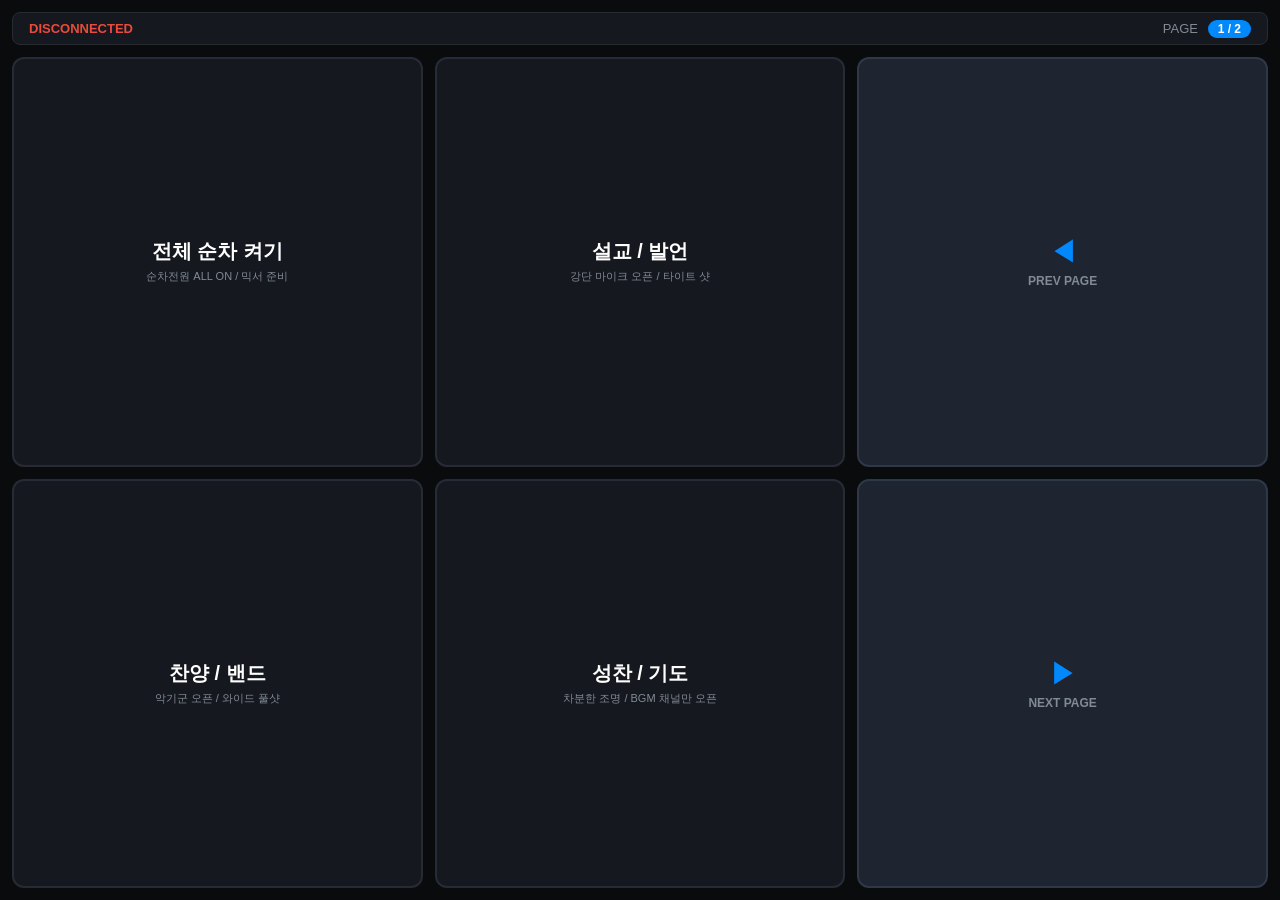
==== panel.html @ fa3ac2b3 "AVL Master Hub" ====
<!DOCTYPE html>
<html lang="ko">
<head>
    <meta charset="UTF-8">
    <meta name="viewport" content="width=device-width, initial-scale=1.0, maximum-scale=1.0, user-scalable=no">
    <title>Touch Panel Hub</title>
    <style>
        :root {
            --bg-base: #0a0b0d;
            --bg-card: #15181e;
            --border: #262b35;
            --accent-orange: #ff7700;
            --accent-blue: #0088ff;
            --accent-green: #2ecc71;
            --accent-red: #e74c3c;
            --text-main: #ffffff;
            --text-muted: #808b96;
        }

        * {
            box-sizing: border-box;
            user-select: none;
            -webkit-user-select: none;
            touch-action: manipulation;
        }

        body {
            margin: 0;
            padding: 12px;
            background-color: var(--bg-base);
            color: var(--text-main);
            font-family: -apple-system, BlinkMacSystemFont, "Segoe UI", Roboto, sans-serif;
            height: 100vh;
            display: flex;
            flex-direction: column;
            overflow: hidden;
        }

        /* 상단 미니멀 상태바 */
        .status-strip {
            display: flex;
            justify-content: space-between;
            align-items: center;
            background: var(--bg-card);
            padding: 8px 16px;
            border-radius: 8px;
            border: 1px solid var(--border);
            margin-bottom: 12px;
            font-size: 13px;
        }
        .page-badge {
            background: var(--accent-blue);
            color: #fff;
            padding: 2px 10px;
            border-radius: 12px;
            font-weight: bold;
            font-size: 12px;
        }

        /* 6버튼 고정 그리드 (2행 3열 or 2행 4열) */
        .grid-container {
            flex: 1;
            display: grid;
            grid-template-columns: repeat(3, 1fr);
            grid-template-rows: 1fr 1fr;
            gap: 12px;
        }

        /* 공통 터치 버튼 스타일 */
        .touch-btn {
            background: var(--bg-card);
            border: 2px solid var(--border);
            border-radius: 12px;
            color: var(--text-main);
            display: flex;
            flex-direction: column;
            justify-content: center;
            align-items: center;
            cursor: pointer;
            transition: all 0.08s ease;
            text-align: center;
            padding: 10px;
        }
        .touch-btn:active {
            transform: scale(0.96);
            border-color: var(--accent-orange);
            background: #1f242d;
        }

        /* 매크로 실행 버튼 */
        .macro-btn .title {
            font-size: 20px;
            font-weight: bold;
            line-height: 1.2;
            word-break: keep-all;
        }
        .macro-btn .desc {
            font-size: 11px;
            color: var(--text-muted);
            margin-top: 6px;
        }
        .macro-btn.active {
            border-color: var(--accent-green);
            background: rgba(46, 204, 113, 0.12);
        }

        /* 페이지 넘김 내비게이션 버튼 */
        .nav-btn {
            background: #1e2430;
            border-color: #2e3846;
        }
        .nav-btn:active {
            border-color: var(--accent-blue);
            background: #283344;
        }
        .nav-btn .arrow {
            font-size: 26px;
            font-weight: bold;
            color: var(--accent-blue);
        }
        .nav-btn .label {
            font-size: 12px;
            font-weight: bold;
            color: var(--text-muted);
            margin-top: 4px;
        }
    </style>
</head>
<body>

    <!-- 미니멀 상태바 -->
    <div class="status-strip">
        <span id="conn-status" style="color: var(--accent-orange); font-weight: bold;">CONNECTING...</span>
        <div>
            <span style="color: var(--text-muted); margin-right: 6px;">PAGE</span>
            <span id="page-display" class="page-badge">1 / 1</span>
        </div>
    </div>

    <!-- 고정 6버튼 레이아웃 (매크로 4개 + 이전/다음 2개) -->
    <div class="grid-container">
        <!-- 1행 (매크로 슬롯 1, 2 + 이전 페이지) -->
        <div id="slot-0" class="touch-btn macro-btn" onclick="triggerSlot(0)"></div>
        <div id="slot-1" class="touch-btn macro-btn" onclick="triggerSlot(1)"></div>
        <div class="touch-btn nav-btn" onclick="prevPage()">
            <span class="arrow">◀</span>
            <span class="label">PREV PAGE</span>
        </div>

        <!-- 2행 (매크로 슬롯 3, 4 + 다음 페이지) -->
        <div id="slot-2" class="touch-btn macro-btn" onclick="triggerSlot(2)"></div>
        <div id="slot-3" class="touch-btn macro-btn" onclick="triggerSlot(3)"></div>
        <div class="touch-btn nav-btn" onclick="nextPage()">
            <span class="arrow">▶</span>
            <span class="label">NEXT PAGE</span>
        </div>
    </div>

    <script>
        let ws;
        let currentPage = 0;
        const SLOTS_PER_PAGE = 4;

        // PC(index.html)에서 수정한 매크로 데이터와 동일한 LocalStorage 키 동기화
        const defaultMacros = [
            { name: "전체 순차 켜기", desc: "순차전원 ALL ON / 믹서 준비", power: 1, snap: 1, unmutes: ["ch/1"], ptz_cam: 1, ptz: 1 },
            { name: "설교 / 발언", desc: "강단 마이크 오픈 / 타이트 샷", snap: 2, unmutes: ["ch/1"], mutes: ["ch/2","ch/3"], ptz_cam: 1, ptz: 2, switcher: 2 },
            { name: "찬양 / 밴드", desc: "악기군 오픈 / 와이드 풀샷", snap: 3, unmutes: ["ch/1","ch/2","ch/3","ch/4","ch/5","ch/6","ch/7","ch/8"], ptz_cam: 2, ptz: 3, switcher: 1 },
            { name: "성찬 / 기도", desc: "차분한 조명 / BGM 채널만 오픈", snap: 1, unmutes: ["ch/5"], mutes: ["ch/1","ch/2","ch/3"], ptz_cam: 1, ptz: 4 },
            { name: "영상 상영", desc: "PC 오디오 오픈 / 스위처 PPT", snap: 1, unmutes: ["aux/1","aux/2"], switcher: 4 },
            { name: "전체 순차 끄기", desc: "All Mute / 순차전원 OFF", snap: 1, unmutes: [], mutes: ["ch/1","ch/2","ch/3"], ptz_cam: 1, ptz: 8, power: 0 }
        ];

        let macros = JSON.parse(localStorage.getItem("master_macros_v2")) || defaultMacros;

        function connectWS() {
            ws = new WebSocket(`ws://${location.hostname}:8765`);

            ws.onopen = () => {
                document.getElementById("conn-status").textContent = "CONNECTED (ONLINE)";
                document.getElementById("conn-status").style.color = "var(--accent-green)";
            };

            ws.onmessage = (e) => {
                const data = JSON.parse(e.data);
                if (data.type === "system" && data.log) {
                    document.getElementById("conn-status").textContent = data.log;
                }
            };

            ws.onclose = () => {
                document.getElementById("conn-status").textContent = "DISCONNECTED";
                document.getElementById("conn-status").style.color = "var(--accent-red)";
                setTimeout(connectWS, 2000);
            };
        }

        function renderPage() {
            const totalPages = Math.max(1, Math.ceil(macros.length / SLOTS_PER_PAGE));
            if (currentPage >= totalPages) currentPage = totalPages - 1;

            document.getElementById("page-display").textContent = `${currentPage + 1} / ${totalPages}`;

            for (let i = 0; i < SLOTS_PER_PAGE; i++) {
                const globalIdx = currentPage * SLOTS_PER_PAGE + i;
                const slotEl = document.getElementById(`slot-${i}`);
                const item = macros[globalIdx];

                if (item) {
                    slotEl.style.visibility = "visible";
                    slotEl.innerHTML = `
                        <div class="title">${item.name}</div>
                        <div class="desc">${item.desc || ""}</div>
                    `;
                } else {
                    slotEl.style.visibility = "hidden";
                    slotEl.innerHTML = "";
                }
            }
        }

        function prevPage() {
            const totalPages = Math.max(1, Math.ceil(macros.length / SLOTS_PER_PAGE));
            currentPage = (currentPage - 1 + totalPages) % totalPages;
            renderPage();
        }

        function nextPage() {
            const totalPages = Math.max(1, Math.ceil(macros.length / SLOTS_PER_PAGE));
            currentPage = (currentPage + 1) % totalPages;
            renderPage();
        }

        function triggerSlot(slotIdx) {
            const globalIdx = currentPage * SLOTS_PER_PAGE + slotIdx;
            const targetMacro = macros[globalIdx];
            if (!targetMacro || !ws || ws.readyState !== WebSocket.OPEN) return;

            // 시각적 터치 피드백
            const slotEl = document.getElementById(`slot-${slotIdx}`);
            slotEl.classList.add("active");
            setTimeout(() => slotEl.classList.remove("active"), 350);

            ws.send(JSON.stringify({
                type: "master_macro",
                macro: targetMacro
            }));
        }

        renderPage();
        connectWS();
    </script>
</body>
</html>
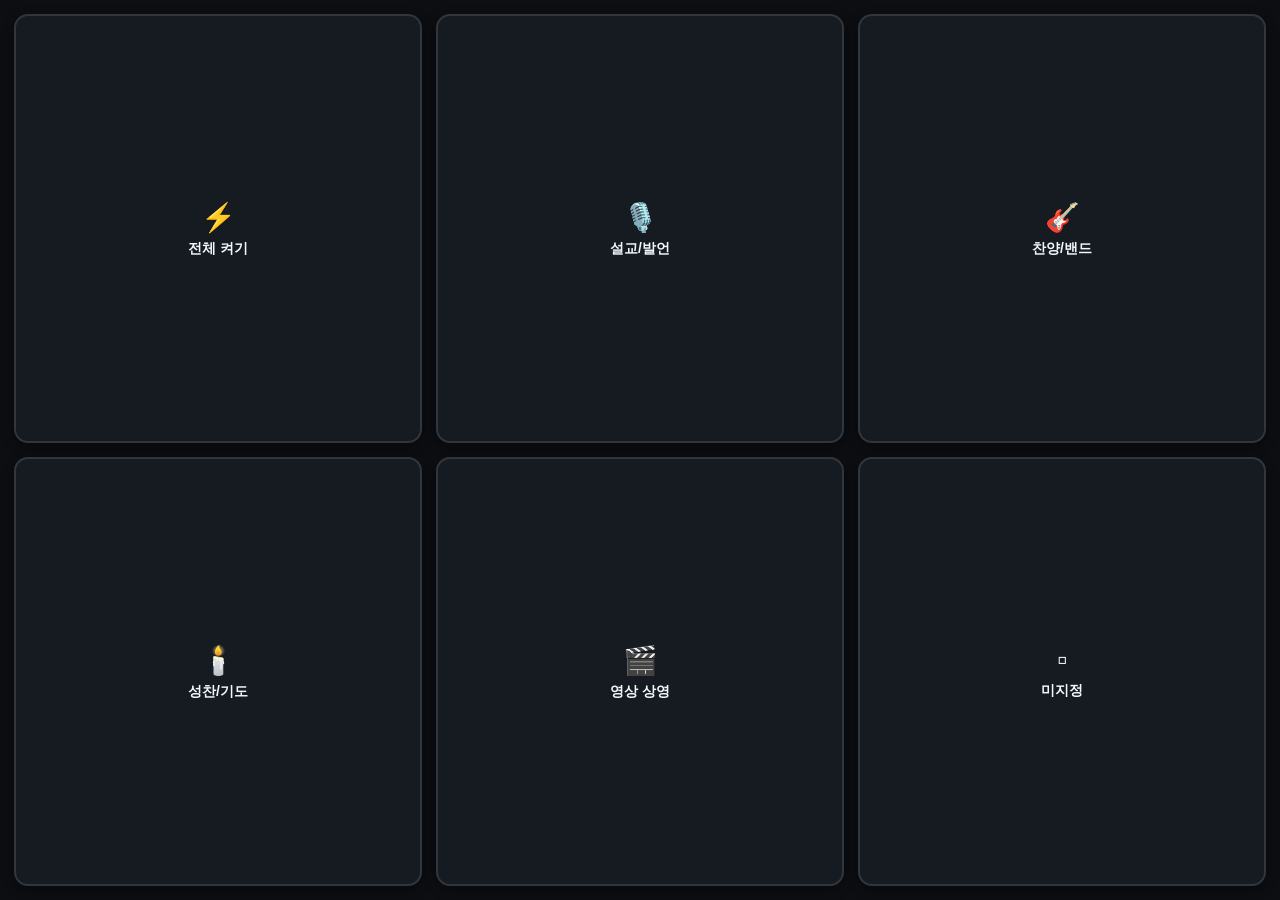
==== commit 000d214d: "Fix touch panel multi-page sync, address conflict, and add audio snapshot fallback rendering" ====
--- a/panel.html
+++ b/panel.html
@@ -1,254 +1,85 @@
 <!DOCTYPE html>
-<html lang="ko">
+<html lang="ko" class="notranslate" translate="no">
 <head>
     <meta charset="UTF-8">
+    <meta name="google" content="notranslate">
     <meta name="viewport" content="width=device-width, initial-scale=1.0, maximum-scale=1.0, user-scalable=no">
-    <title>Touch Panel Hub</title>
+    <title>StreamDeck Touch Panel</title>
     <style>
-        :root {
-            --bg-base: #0a0b0d;
-            --bg-card: #15181e;
-            --border: #262b35;
-            --accent-orange: #ff7700;
-            --accent-blue: #0088ff;
-            --accent-green: #2ecc71;
-            --accent-red: #e74c3c;
-            --text-main: #ffffff;
-            --text-muted: #808b96;
+        * {
+            box-sizing: border-box !important;
+            user-select: none !important;
+            -webkit-user-select: none !important;
+            -webkit-touch-callout: none !important;
         }
 
-        * {
-            box-sizing: border-box;
-            user-select: none;
-            -webkit-user-select: none;
-            touch-action: manipulation;
+        html, body {
+            width: 100vw !important;
+            height: 100vh !important;
+            margin: 0 !important;
+            padding: 0 !important;
+            background: #0d0e12 !important;
+            overflow: hidden !important;
+            cursor: none !important;
+            font-family: -apple-system, BlinkMacSystemFont, "Segoe UI", Roboto, sans-serif !important;
         }
 
-        body {
-            margin: 0;
-            padding: 12px;
-            background-color: var(--bg-base);
-            color: var(--text-main);
-            font-family: -apple-system, BlinkMacSystemFont, "Segoe UI", Roboto, sans-serif;
-            height: 100vh;
-            display: flex;
-            flex-direction: column;
-            overflow: hidden;
+        /* 3열 2행 (2x3 = 6개) 꽉 채움 그리드 */
+        #deck-grid {
+            display: grid !important;
+            grid-template-columns: repeat(3, 1fr) !important;
+            grid-template-rows: repeat(2, 1fr) !important;
+            gap: 14px !important;
+            width: 100vw !important;
+            height: 100vh !important;
+            padding: 14px !important;
         }
 
-        /* 상단 미니멀 상태바 */
-        .status-strip {
-            display: flex;
-            justify-content: space-between;
-            align-items: center;
-            background: var(--bg-card);
-            padding: 8px 16px;
-            border-radius: 8px;
-            border: 1px solid var(--border);
-            margin-bottom: 12px;
-            font-size: 13px;
-        }
-        .page-badge {
-            background: var(--accent-blue);
-            color: #fff;
-            padding: 2px 10px;
-            border-radius: 12px;
-            font-weight: bold;
-            font-size: 12px;
+        /* 스트림덱 기본 버튼 스타일 (누락되었던 핵심) */
+        .deck-key {
+            width: 100% !important;
+            height: 100% !important;
+            margin: 0 !important;
+            background: #161b22 !important;
+            border: 2px solid #30363d !important;
+            border-radius: 14px !important;
+            color: #f0f6fc !important;
+            display: flex !important;
+            flex-direction: column !important;
+            justify-content: center !important;
+            align-items: center !important;
+            text-align: center !important;
+            padding: 8px !important;
+            font-size: 14px !important;
+            font-weight: 600 !important;
+            transition: transform 0.08s ease, background 0.08s ease, border-color 0.08s ease !important;
+            box-shadow: 0 4px 12px rgba(0, 0, 0, 0.4) !important;
         }
 
-        /* 6버튼 고정 그리드 (2행 3열 or 2행 4열) */
-        .grid-container {
-            flex: 1;
-            display: grid;
-            grid-template-columns: repeat(3, 1fr);
-            grid-template-rows: 1fr 1fr;
-            gap: 12px;
+        /* 터치/클릭 활성화 피드백 */
+        .deck-key:active, .deck-key.active {
+            background: #1f6feb !important;
+            border-color: #58a6ff !important;
+            transform: scale(0.96) !important;
+            box-shadow: 0 0 16px rgba(31, 111, 235, 0.6) !important;
         }
 
-        /* 공통 터치 버튼 스타일 */
-        .touch-btn {
-            background: var(--bg-card);
-            border: 2px solid var(--border);
-            border-radius: 12px;
-            color: var(--text-main);
-            display: flex;
-            flex-direction: column;
-            justify-content: center;
-            align-items: center;
-            cursor: pointer;
-            transition: all 0.08s ease;
-            text-align: center;
-            padding: 10px;
-        }
-        .touch-btn:active {
-            transform: scale(0.96);
-            border-color: var(--accent-orange);
-            background: #1f242d;
+        .key-icon { 
+            font-size: 28px !important; 
+            margin-bottom: 6px !important; 
+            pointer-events: none !important; 
         }
 
-        /* 매크로 실행 버튼 */
-        .macro-btn .title {
-            font-size: 20px;
-            font-weight: bold;
-            line-height: 1.2;
-            word-break: keep-all;
-        }
-        .macro-btn .desc {
-            font-size: 11px;
-            color: var(--text-muted);
-            margin-top: 6px;
-        }
-        .macro-btn.active {
-            border-color: var(--accent-green);
-            background: rgba(46, 204, 113, 0.12);
-        }
-
-        /* 페이지 넘김 내비게이션 버튼 */
-        .nav-btn {
-            background: #1e2430;
-            border-color: #2e3846;
-        }
-        .nav-btn:active {
-            border-color: var(--accent-blue);
-            background: #283344;
-        }
-        .nav-btn .arrow {
-            font-size: 26px;
-            font-weight: bold;
-            color: var(--accent-blue);
-        }
-        .nav-btn .label {
-            font-size: 12px;
-            font-weight: bold;
-            color: var(--text-muted);
-            margin-top: 4px;
+        .key-title { 
+            pointer-events: none !important; 
+            word-break: keep-all !important; 
+            line-height: 1.2 !important;
         }
     </style>
 </head>
 <body>
+    <div id="deck-grid"></div>
 
-    <!-- 미니멀 상태바 -->
-    <div class="status-strip">
-        <span id="conn-status" style="color: var(--accent-orange); font-weight: bold;">CONNECTING...</span>
-        <div>
-            <span style="color: var(--text-muted); margin-right: 6px;">PAGE</span>
-            <span id="page-display" class="page-badge">1 / 1</span>
-        </div>
-    </div>
-
-    <!-- 고정 6버튼 레이아웃 (매크로 4개 + 이전/다음 2개) -->
-    <div class="grid-container">
-        <!-- 1행 (매크로 슬롯 1, 2 + 이전 페이지) -->
-        <div id="slot-0" class="touch-btn macro-btn" onclick="triggerSlot(0)"></div>
-        <div id="slot-1" class="touch-btn macro-btn" onclick="triggerSlot(1)"></div>
-        <div class="touch-btn nav-btn" onclick="prevPage()">
-            <span class="arrow">◀</span>
-            <span class="label">PREV PAGE</span>
-        </div>
-
-        <!-- 2행 (매크로 슬롯 3, 4 + 다음 페이지) -->
-        <div id="slot-2" class="touch-btn macro-btn" onclick="triggerSlot(2)"></div>
-        <div id="slot-3" class="touch-btn macro-btn" onclick="triggerSlot(3)"></div>
-        <div class="touch-btn nav-btn" onclick="nextPage()">
-            <span class="arrow">▶</span>
-            <span class="label">NEXT PAGE</span>
-        </div>
-    </div>
-
-    <script>
-        let ws;
-        let currentPage = 0;
-        const SLOTS_PER_PAGE = 4;
-
-        // PC(index.html)에서 수정한 매크로 데이터와 동일한 LocalStorage 키 동기화
-        const defaultMacros = [
-            { name: "전체 순차 켜기", desc: "순차전원 ALL ON / 믹서 준비", power: 1, snap: 1, unmutes: ["ch/1"], ptz_cam: 1, ptz: 1 },
-            { name: "설교 / 발언", desc: "강단 마이크 오픈 / 타이트 샷", snap: 2, unmutes: ["ch/1"], mutes: ["ch/2","ch/3"], ptz_cam: 1, ptz: 2, switcher: 2 },
-            { name: "찬양 / 밴드", desc: "악기군 오픈 / 와이드 풀샷", snap: 3, unmutes: ["ch/1","ch/2","ch/3","ch/4","ch/5","ch/6","ch/7","ch/8"], ptz_cam: 2, ptz: 3, switcher: 1 },
-            { name: "성찬 / 기도", desc: "차분한 조명 / BGM 채널만 오픈", snap: 1, unmutes: ["ch/5"], mutes: ["ch/1","ch/2","ch/3"], ptz_cam: 1, ptz: 4 },
-            { name: "영상 상영", desc: "PC 오디오 오픈 / 스위처 PPT", snap: 1, unmutes: ["aux/1","aux/2"], switcher: 4 },
-            { name: "전체 순차 끄기", desc: "All Mute / 순차전원 OFF", snap: 1, unmutes: [], mutes: ["ch/1","ch/2","ch/3"], ptz_cam: 1, ptz: 8, power: 0 }
-        ];
-
-        let macros = JSON.parse(localStorage.getItem("master_macros_v2")) || defaultMacros;
-
-        function connectWS() {
-            ws = new WebSocket(`ws://${location.hostname}:8765`);
-
-            ws.onopen = () => {
-                document.getElementById("conn-status").textContent = "CONNECTED (ONLINE)";
-                document.getElementById("conn-status").style.color = "var(--accent-green)";
-            };
-
-            ws.onmessage = (e) => {
-                const data = JSON.parse(e.data);
-                if (data.type === "system" && data.log) {
-                    document.getElementById("conn-status").textContent = data.log;
-                }
-            };
-
-            ws.onclose = () => {
-                document.getElementById("conn-status").textContent = "DISCONNECTED";
-                document.getElementById("conn-status").style.color = "var(--accent-red)";
-                setTimeout(connectWS, 2000);
-            };
-        }
-
-        function renderPage() {
-            const totalPages = Math.max(1, Math.ceil(macros.length / SLOTS_PER_PAGE));
-            if (currentPage >= totalPages) currentPage = totalPages - 1;
-
-            document.getElementById("page-display").textContent = `${currentPage + 1} / ${totalPages}`;
-
-            for (let i = 0; i < SLOTS_PER_PAGE; i++) {
-                const globalIdx = currentPage * SLOTS_PER_PAGE + i;
-                const slotEl = document.getElementById(`slot-${i}`);
-                const item = macros[globalIdx];
-
-                if (item) {
-                    slotEl.style.visibility = "visible";
-                    slotEl.innerHTML = `
-                        <div class="title">${item.name}</div>
-                        <div class="desc">${item.desc || ""}</div>
-                    `;
-                } else {
-                    slotEl.style.visibility = "hidden";
-                    slotEl.innerHTML = "";
-                }
-            }
-        }
-
-        function prevPage() {
-            const totalPages = Math.max(1, Math.ceil(macros.length / SLOTS_PER_PAGE));
-            currentPage = (currentPage - 1 + totalPages) % totalPages;
-            renderPage();
-        }
-
-        function nextPage() {
-            const totalPages = Math.max(1, Math.ceil(macros.length / SLOTS_PER_PAGE));
-            currentPage = (currentPage + 1) % totalPages;
-            renderPage();
-        }
-
-        function triggerSlot(slotIdx) {
-            const globalIdx = currentPage * SLOTS_PER_PAGE + slotIdx;
-            const targetMacro = macros[globalIdx];
-            if (!targetMacro || !ws || ws.readyState !== WebSocket.OPEN) return;
-
-            // 시각적 터치 피드백
-            const slotEl = document.getElementById(`slot-${slotIdx}`);
-            slotEl.classList.add("active");
-            setTimeout(() => slotEl.classList.remove("active"), 350);
-
-            ws.send(JSON.stringify({
-                type: "master_macro",
-                macro: targetMacro
-            }));
-        }
-
-        renderPage();
-        connectWS();
-    </script>
+    <script src="panel.js"></script>
 </body>
 </html>
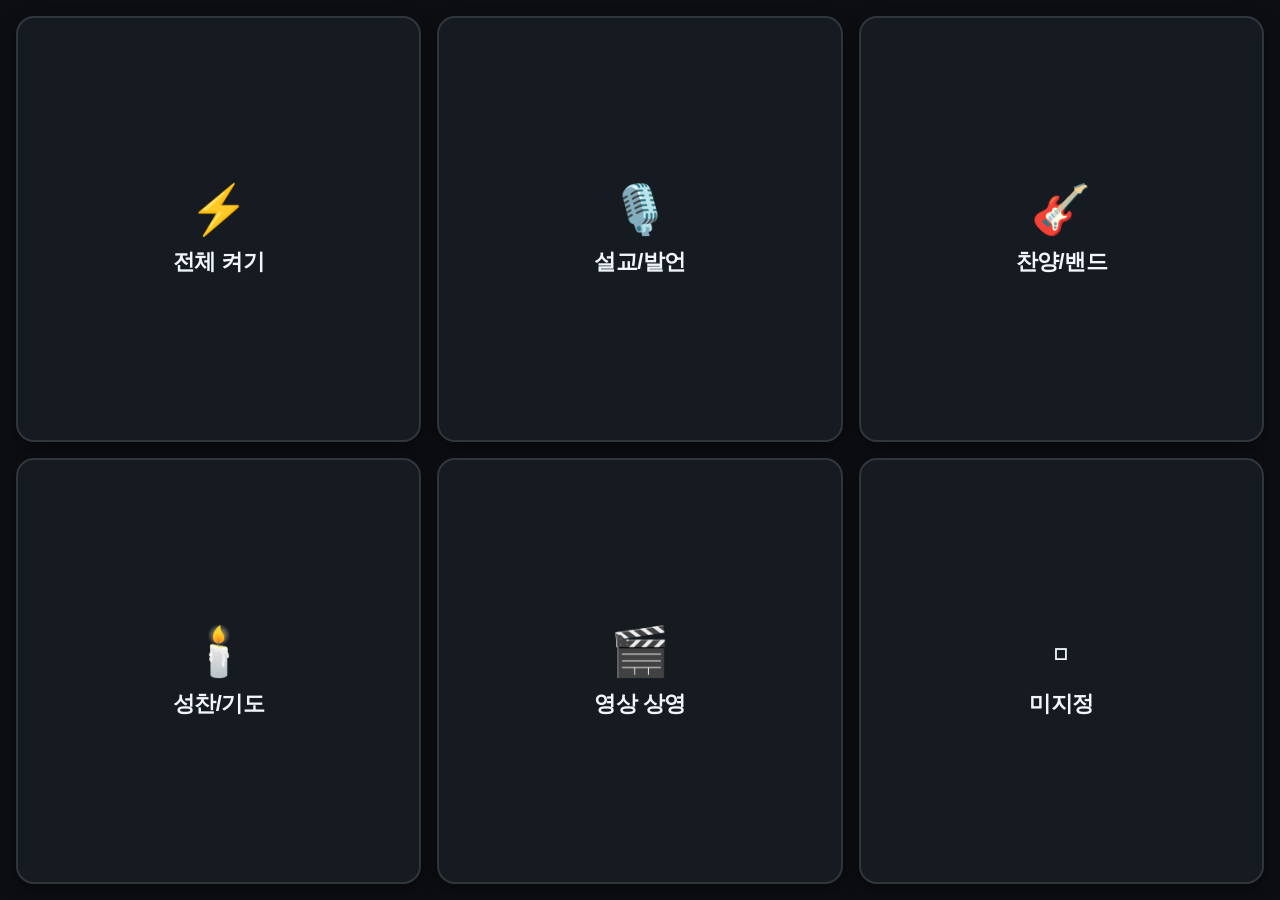
==== commit 90c28a8e: "UI 최적화: 7인치 터치용 폰트 및 아이콘 확대" ====
--- a/panel.html
+++ b/panel.html
@@ -24,56 +24,59 @@
             font-family: -apple-system, BlinkMacSystemFont, "Segoe UI", Roboto, sans-serif !important;
         }
 
-        /* 3열 2행 (2x3 = 6개) 꽉 채움 그리드 */
+        /* 3열 2행 그리드 여백 최적화 */
         #deck-grid {
             display: grid !important;
             grid-template-columns: repeat(3, 1fr) !important;
             grid-template-rows: repeat(2, 1fr) !important;
-            gap: 14px !important;
+            gap: 16px !important;
             width: 100vw !important;
             height: 100vh !important;
-            padding: 14px !important;
+            padding: 16px !important;
         }
 
-        /* 스트림덱 기본 버튼 스타일 (누락되었던 핵심) */
+        /* 버튼 폰트 및 패딩 확대 */
         .deck-key {
             width: 100% !important;
             height: 100% !important;
             margin: 0 !important;
             background: #161b22 !important;
             border: 2px solid #30363d !important;
-            border-radius: 14px !important;
+            border-radius: 18px !important;
             color: #f0f6fc !important;
             display: flex !important;
             flex-direction: column !important;
             justify-content: center !important;
             align-items: center !important;
             text-align: center !important;
-            padding: 8px !important;
-            font-size: 14px !important;
-            font-weight: 600 !important;
+            padding: 12px !important;
+            font-size: 22px !important;       /* 14px -> 22px 로 대폭 확대 */
+            font-weight: 700 !important;
             transition: transform 0.08s ease, background 0.08s ease, border-color 0.08s ease !important;
-            box-shadow: 0 4px 12px rgba(0, 0, 0, 0.4) !important;
+            box-shadow: 0 6px 16px rgba(0, 0, 0, 0.4) !important;
         }
 
         /* 터치/클릭 활성화 피드백 */
         .deck-key:active, .deck-key.active {
             background: #1f6feb !important;
             border-color: #58a6ff !important;
-            transform: scale(0.96) !important;
-            box-shadow: 0 0 16px rgba(31, 111, 235, 0.6) !important;
+            transform: scale(0.95) !important;
+            box-shadow: 0 0 20px rgba(31, 111, 235, 0.7) !important;
         }
 
+        /* 이모지 / 아이콘 크기 확대 */
         .key-icon { 
-            font-size: 28px !important; 
-            margin-bottom: 6px !important; 
+            font-size: 48px !important;       /* 28px -> 48px 로 대폭 확대 */
+            margin-bottom: 10px !important; 
             pointer-events: none !important; 
         }
 
+        /* 버튼 타이틀 가독성 강화 */
         .key-title { 
             pointer-events: none !important; 
             word-break: keep-all !important; 
-            line-height: 1.2 !important;
+            line-height: 1.25 !important;
+            letter-spacing: -0.5px !important;
         }
     </style>
 </head>
